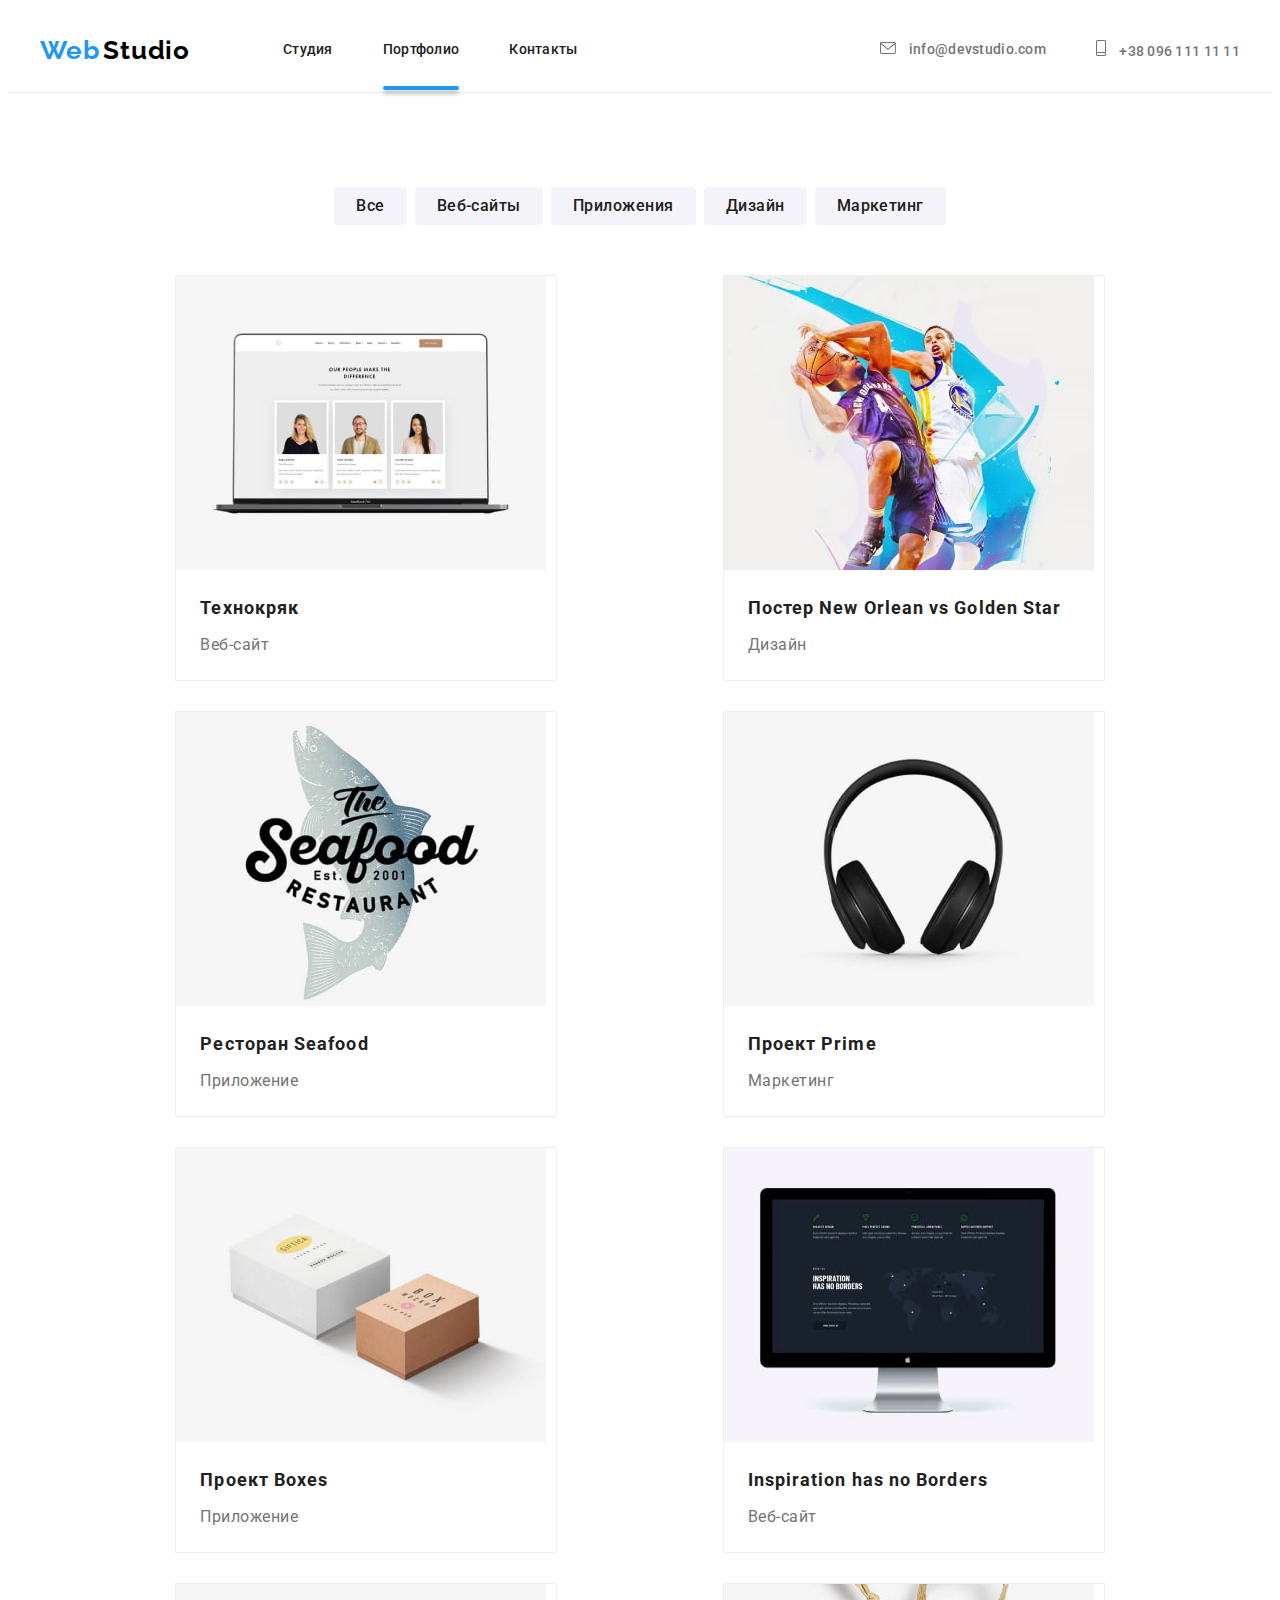
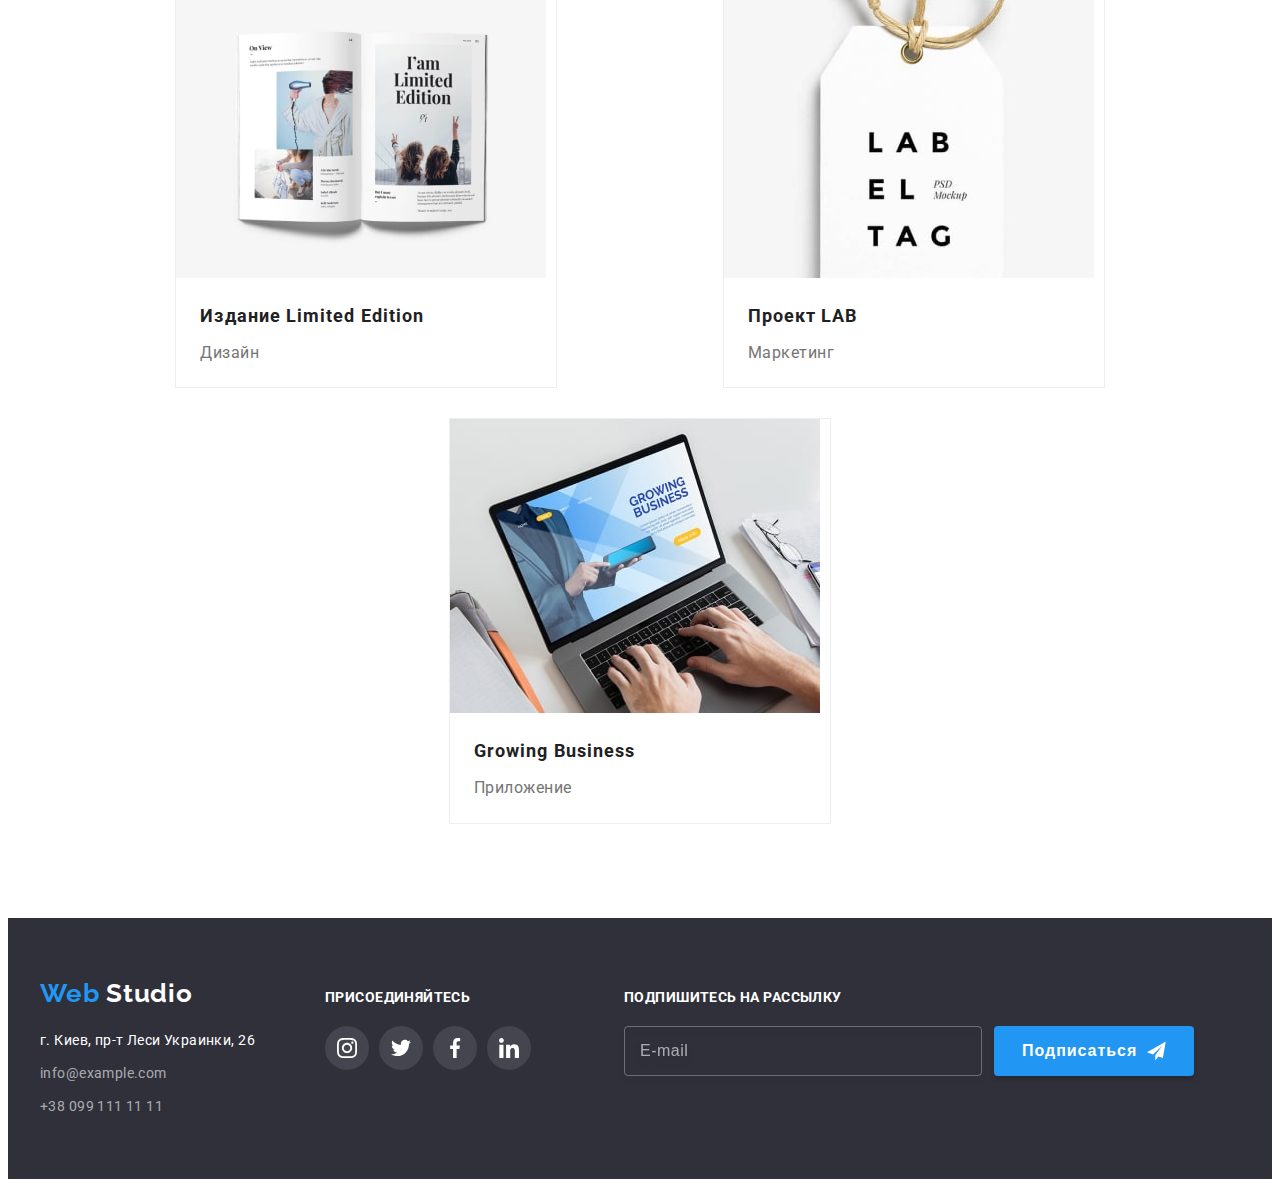
==== portfolio.html @ dc40c223 "add files" ====
<!DOCTYPE html>
<html lang="ru">
  <head>
    <meta charset="UTF-8" />
    <meta http-equiv="X-UA-Compatible" content="IE=edge" />
    <meta name="viewport" content="width=device-width, initial-scale=1.0" />
    <title>goit-markup-hw-02</title>
    <link rel="preconnect" href="https://fonts.googleapis.com" />
    <link rel="preconnect" href="https://fonts.gstatic.com" crossorigin />
    <link
      href="https://fonts.googleapis.com/css2?family=Raleway:wght@700&family=Roboto:wght@400;500;700;900&display=swap"
      rel="stylesheet"
    />
    <link
      rel="stylesheet"
      href="https://cdnjs.cloudflare.com/ajax/libs/modern-normalize/1.1.0/modern-normalize.min.css"
      integrity="sha512-wpPYUAdjBVSE4KJnH1VR1HeZfpl1ub8YT/NKx4PuQ5NmX2tKuGu6U/JRp5y+Y8XG2tV+wKQpNHVUX03MfMFn9Q=="
      crossorigin="anonymous"
      referrerpolicy="no-referrer"
    />
    <link rel="stylesheet" href="./css/styles.css" />
  </head>
  <!-- Шапка сайта  -->

  <body>
    <header class="header-border">
      <div class="container header-container">
        <nav class="header-navigation">
          <a class="link header-logo" href="#0" lang="en">
            <span class="first-color-logo">Web</span>
            <span class="second-color-logo">Studio</span></a
          >
          <ul class="list header-list">
            <li class="header-item">
              <a class="link header-link" href="./index.html">Студия</a>
            </li>
            <li class="header-item">
              <a class="link header-link current" href="./portfolio.html"> Портфолио</a>
            </li>

            <li class="header-item">
              <a class="link header-link" href=""> Контакты </a>
            </li>
          </ul>
        </nav>
        <ul class="list header-contacts">
          <li>
            <a class="link header-mail" href="mailto:info@devstudio.com" lang="en">
              <svg class="header-mail-icon">
                <use href="./images/aicons.svg#letter" width="16" height="12"></use>
              </svg>
              info@devstudio.com</a
            >
          </li>
          <li>
            <a class="link header-tel" href="tel:+380961111111">
              <svg class="header-tel-icon">
                <use href="./images/aicons.svg#book" width="10" height="16"></use>
              </svg>
              +38 096 111 11 11</a
            >
          </li>
        </ul>
      </div>
    </header>
    <main class="main-portfolio">
      <section class="portfolio">
        <div class="container">
          <ul class="list list-portfolio">
            <li class="button-list">
              <button class="btn-portfolio" type="button">Все</button>
            </li>
            <li class="button-list">
              <button class="btn-portfolio" type="button">Веб-сайты</button>
            </li>
            <li class="button-list">
              <button class="btn-portfolio" type="button">Приложения</button>
            </li>
            <li class="button-list">
              <button class="btn-portfolio" type="button">Дизайн</button>
            </li>
            <li class="button-list">
              <button class="btn-portfolio" type="button">Маркетинг</button>
            </li>
          </ul>

          <ul class="list gallery-list">
            <li class="img-list">
              <a href="" class="link portfolio-link">
                <div class="gallery-list-wrap">
                  <img
                    src="./images/portfolio/tehnokryak.jpg"
                    alt="веб-сайт"
                    width="370"
                    height="294"
                  />
                  <p class="portfolio-second-text">
                    Технокряк это современная площадка распространения коронавируса. Компании
                    используют эту платформу для цифрового шпионажа и атак на защищённые сервера
                    конкурентов.
                  </p>
                </div>

                <div class="card-content">
                  <h2 class="portfolio-header-pic">Технокряк</h2>
                  <p class="portfolio-text-pic">Веб-сайт</p>
                </div>
              </a>
            </li>
            <li class="img-list">
              <a href="" class="link portfolio-link">
                <div class="gallery-list-wrap">
                  <img src="./images/portfolio/poster.jpg" alt="постер" width="370" height="294" />
                  <p class="portfolio-second-text">
                    Технокряк это современная площадка распространения коронавируса. Компании
                    используют эту платформу для цифрового шпионажа и атак на защищённые сервера
                    конкурентов.
                  </p>
                </div>
                <div class="card-content">
                  <h2 class="portfolio-header-pic">Постер New Orlean vs Golden Star</h2>
                  <p class="portfolio-text-pic">Дизайн</p>
                </div>
              </a>
            </li>
            <li class="img-list">
              <a href="" class="link portfolio-link">
                <div class="gallery-list-wrap">
                  <img
                    src="./images/portfolio/Seafood.jpg"
                    alt="логотип"
                    width="370"
                    height="294"
                  />
                  <p class="portfolio-second-text">
                    Технокряк это современная площадка распространения коронавируса. Компании
                    используют эту платформу для цифрового шпионажа и атак на защищённые сервера
                    конкурентов.
                  </p>
                </div>
                <div class="card-content">
                  <h2 class="portfolio-header-pic">Ресторан Seafood</h2>
                  <p class="portfolio-text-pic">Приложение</p>
                </div>
              </a>
            </li>
            <li class="img-list">
              <a href="" class="link portfolio-link">
                <div class="gallery-list-wrap">
                  <img src="./images/portfolio/Prime.jpg" alt="наушники" width="370" height="294" />
                  <p class="portfolio-second-text">
                    Технокряк это современная площадка распространения коронавируса. Компании
                    используют эту платформу для цифрового шпионажа и атак на защищённые сервера
                    конкурентов.
                  </p>
                </div>
                <div class="card-content">
                  <h2 class="portfolio-header-pic">Проект Prime</h2>
                  <p class="portfolio-text-pic">Маркетинг</p>
                </div>
              </a>
            </li>
            <li class="img-list">
              <a href="" class="link portfolio-link">
                <div class="gallery-list-wrap">
                  <img src="./images/portfolio/Boxes.jpg" alt="коробки" width="370" height="294" />
                  <p class="portfolio-second-text">
                    Технокряк это современная площадка распространения коронавируса. Компании
                    используют эту платформу для цифрового шпионажа и атак на защищённые сервера
                    конкурентов.
                  </p>
                </div>
                <div class="card-content">
                  <h2 class="portfolio-header-pic">Проект Boxes</h2>
                  <p class="portfolio-text-pic">Приложение</p>
                </div>
              </a>
            </li>
            <li class="img-list">
              <a href="" class="link portfolio-link">
                <div class="gallery-list-wrap">
                  <img
                    src="./images/portfolio/Inspiration.jpg"
                    alt="монитор"
                    width="370"
                    height="294"
                  />
                  <p class="portfolio-second-text">
                    Технокряк это современная площадка распространения коронавируса. Компании
                    используют эту платформу для цифрового шпионажа и атак на защищённые сервера
                    конкурентов.
                  </p>
                </div>
                <div class="card-content">
                  <h2 class="portfolio-header-pic" lang="en">Inspiration has no Borders</h2>
                  <p class="portfolio-text-pic">Веб-сайт</p>
                </div>
              </a>
            </li>
            <li class="img-list">
              <a href="" class="link portfolio-link">
                <div class="gallery-list-wrap">
                  <img
                    src="./images/portfolio/Limited-Edition.jpg"
                    alt="издание"
                    width="370"
                    height="294"
                  />
                  <p class="portfolio-second-text">
                    Технокряк это современная площадка распространения коронавируса. Компании
                    используют эту платформу для цифрового шпионажа и атак на защищённые сервера
                    конкурентов.
                  </p>
                </div>
                <div class="card-content">
                  <h2 class="portfolio-header-pic">Издание Limited Edition</h2>
                  <p class="portfolio-text-pic">Дизайн</p>
                </div>
              </a>
            </li>
            <li class="img-list">
              <a href="" class="link portfolio-link">
                <div class="gallery-list-wrap">
                  <img
                    src="./images/portfolio/project-lab.jpg"
                    alt="бирка"
                    width="370"
                    height="294"
                  />
                  <p class="portfolio-second-text">
                    Технокряк это современная площадка распространения коронавируса. Компании
                    используют эту платформу для цифрового шпионажа и атак на защищённые сервера
                    конкурентов.
                  </p>
                </div>
                <div class="card-content">
                  <h2 class="portfolio-header-pic">Проект LAB</h2>
                  <p class="portfolio-text-pic">Маркетинг</p>
                </div>
              </a>
            </li>
            <li class="img-list">
              <a href="" class="link portfolio-link">
                <div class="gallery-list-wrap">
                  <img
                    src="./images/portfolio/Growing-Business.jpg"
                    alt="ноутбук"
                    width="370"
                    height="294"
                  />
                  <p class="portfolio-second-text">
                    Технокряк это современная площадка распространения коронавируса. Компании
                    используют эту платформу для цифрового шпионажа и атак на защищённые сервера
                    конкурентов.
                  </p>
                </div>
                <div class="card-content portfolio-link">
                  <h2 class="portfolio-header-pic" lang="en">Growing Business</h2>
                  <p class="portfolio-text-pic">Приложение</p>
                </div>
              </a>
            </li>
          </ul>
        </div>
      </section>
    </main>

    <!-- Контакты -->
    <footer class="footer-block">
      <div class="container futter-container">
        <div class="address-block">
          <a class="link" href="#0" lang="en"
            ><span class="first-color-logo">Web</span
            ><span class="second-color-logo futter-logo-color"> Studio</span>
          </a>
          <address class="contacts">
            <ul class="list">
              <li>
                <a
                  class="link contacts-address"
                  href="https://goo.gl/maps/wN2QfeuY1FiPQJow7"
                  target="_blank"
                  rel="noopener noreferrer"
                >
                  г. Киев, пр-т Леси Украинки, 26
                </a>
              </li>
              <li class="mail-futter">
                <a class="link contacts-mail mail-futter" href="" lang="en">info@example.com</a>
              </li>
              <li>
                <a class="link contacts-tel" href=""> +38 099 111 11 11</a>
              </li>
            </ul>
          </address>
        </div>
        <div class="socials-block">
          <h3 class="tittle-socials">ПРИСОЕДИНЯЙТЕСЬ</h3>
          <ul class="list social-list">
            <li class="social-item">
              <a href="" class="social-link">
                <svg class="social-icon" width="20" height="20">
                  <use href="./images/aicons.svg#instagram"></use>
                </svg>
              </a>
            </li>
            <li class="social-item">
              <a href="" class="social-link">
                <svg class="social-icon" width="20" height="20">
                  <use href="./images/aicons.svg#twitter"></use>
                </svg>
              </a>
            </li>
            <li class="social-item">
              <a href="" class="social-link">
                <svg class="social-icon" width="20" height="20">
                  <use href="./images/aicons.svg#facebook"></use>
                </svg>
              </a>
            </li>
            <li class="social-item">
              <a href="" class="social-link">
                <svg class="social-icon" width="20" height="20">
                  <use href="./images/aicons.svg#linkedin"></use>
                </svg>
              </a>
            </li>
          </ul>
        </div>
        <form action="#" class="subscription">
          <p class="text-subscription">Подпишитесь на рассылку</p>
          <div class="wrapper-send">
            <input class="input-subscription" type="email" placeholder="E-mail" />
            <button type="submit" class="btn-subscription">
              Подписаться
              <svg class="icon-send" width="24" height="24">
                <use href="./images/aicons.svg#icon-send" class="icon-send"></use>
              </svg>
            </button>
          </div>
        </form>
      </div>
    </footer>
  </body>
</html>
---- css/styles.css ----
:root {
  --first-title-color: #ffffff;
  --second-title-color: #212121;
  --accent-color: #2196f3;
  --header-text-color: #212121;
  --first-logo-color: #2196f3;
  --second-logo-color: #000000;
  --address-color: #ffffff;
  --second-address-color: rgba(255, 255, 255, 0.6);
}
body {
  font-family: 'roboto', Arial, Helvetica, sans-serif;
  color: #757575;
}

p,
h1,
h2,
h3,
h4,
h5,
h6 {
  margin: 0;
}
ul {
  margin: 0;
  padding: 0;
}
button {
  cursor: pointer;
}
img {
  display: block;
  max-width: 100%;
}
.container {
  width: 1200px;
  padding-left: 15px;
  padding-right: 15px;
  margin: 0 auto;
}

.list {
  list-style: none;
}

.link {
  text-decoration: none;
}
.visually-hidden {
  position: absolute;
  clip: rect(0 0 0 0);
  width: 1px;
  height: 1px;
  margin: -1px;
  border: 0;
  padding: 0;
  overflow: hidden;
}
/* ----------------------------ЛОГОТИП-------------------- */
.header-logo {
  margin-right: 93px;
}
.first-color-logo {
  font-family: Raleway;
  font-weight: 700;
  font-size: 26px;
  line-height: 1.19;
  letter-spacing: 0.03em;
  color: var(--first-logo-color);
}

.second-color-logo {
  font-family: Raleway;
  font-weight: 700;
  font-size: 26px;
  line-height: 1.19;
  letter-spacing: 0.03em;
  color: var(--second-logo-color);
}

/* ------------------------------ШАПКА-------------------------- */

.header-border {
  background-color: #ffffff;
  margin-left: auto;
  margin-right: auto;
  border-bottom: 1px solid #ececec;
}
.header-container {
  display: flex;
}

.header-navigation {
  display: flex;
  align-items: center;
}
.header-list {
  display: flex;
}
.header-item:not(:last-child) {
  margin-right: 50px;
}
.header-contacts {
  display: flex;
  align-items: center;
  margin-left: auto;
}

.header-link {
  position: relative;

  display: block;
  padding-bottom: 32px;
  padding-top: 32px;
  font-weight: 500;
  font-size: 14px;
  line-height: 1.14;
  letter-spacing: 0.02em;
  color: var(--header-text-color);

  transition-property: var(--accent-color);
  transition-duration: 250ms;
  transition-timing-function: cubic-bezier(0.4, 0, 0.2, 1);
}

.header-link.current::after {
  position: absolute;
  left: 0;
  bottom: 0;

  content: '';
  display: block;
  width: 100%;
  height: 4px;
  background-color: var(--accent-color);
  box-shadow: 0px 4px 4px rgba(0, 0, 0, 0.25);
  border-radius: 2px;
}

.header-mail {
  display: block;
  padding-bottom: 32px;
  padding-top: 32px;
  font-weight: 500;
  font-size: 14px;
  line-height: 1.14;
  letter-spacing: 0.02em;
  color: #757575;
  margin-right: 50px;

  transition-property: var(--accent-color);
  transition-duration: 250ms;
  transition-timing-function: cubic-bezier(0.4, 0, 0.2, 1);
}

.header-mail-icon {
  width: 16px;
  height: 12px;
  margin-right: 10px;
  align-items: center;
  fill: currentColor;
}

.header-tel {
  display: block;
  padding-bottom: 32px;
  padding-top: 32px;
  font-weight: 500;
  font-size: 14px;
  line-height: 1.14;
  letter-spacing: 0.02em;
  color: #757575;

  transition-property: var(--accent-color);
  transition-duration: 250ms;
  transition-timing-function: cubic-bezier(0.4, 0, 0.2, 1);
}
.header-tel-icon {
  width: 10px;
  height: 16px;
  margin-right: 10px;
  fill: currentColor;
}

.header-link:hover,
.header-link:focus {
  color: var(--accent-color);
  transition-duration: 500ms;
}
.header-mail:hover,
.header-mail:focus {
  color: var(--accent-color);
}
.header-tel:hover,
.header-tel:focus {
  color: var(--accent-color);
}
/* ---------------------ГЛАВНЫЙ ЗАГОЛОВОК------------------- */
.main-section {
  background: #2f303a;
  background-image: linear-gradient(rgba(47, 48, 58, 0.4), rgba(47, 48, 58, 0.4)),
    url(../images/Img-min.jpg);

  background-repeat: no-repeat;
  background-position: center;
  background-size: cover;
  width: 1600px;

  margin-left: auto;
  margin-right: auto;
  padding-top: 200px;
  padding-bottom: 200px;
}

.mein-heading {
  display: block;
  margin: 0 auto;
  width: 696px;

  font-weight: 900;
  font-size: 44px;
  line-height: 1.36;
  text-align: center;
  letter-spacing: 0.06em;
  text-transform: uppercase;
  color: var(--first-title-color);
}

.main-btn {
  width: 200px;
  display: block;
  margin: 0 auto;
  margin-top: 30px;
  padding: 10px;
  border-radius: 4px;
  box-shadow: 10px 4px 4px rgba(0, 0, 0, 0.15);

  font-family: inherit;
  font-weight: 700;
  font-size: 16px;
  line-height: 1.88;
  align-items: center;
  text-align: center;
  letter-spacing: 0.06em;
  cursor: pointer;
  background: #2196f3;
  color: var(--first-title-color);
  border: none;
}
.backdrop {
  position: fixed;

  width: 100vw;
  height: 100vh;
  top: 0;
  background: rgba(0, 0, 0, 0.2);
  transition: opacity 500ms, visibility 500ms;
}
.backdrop.is-hidden .modal {
  transform: scale(1.5) rotate(180deg) translate(-500px, 500px);
  transition: transform 500ms;
}
.modal {
  position: absolute;
  top: 50%;
  left: 50%;
  width: 528px;
  height: 581px;
  padding: 40px;

  background: #ffffff;
  box-shadow: 0px 1px 3px rgba(0, 0, 0, 0.12), 0px 1px 1px rgba(0, 0, 0, 0.14),
    0px 2px 1px rgba(0, 0, 0, 0.2);
  border-radius: 4px;
  transform: scale(1) rotate(0) translate(-500px, 500px);
  transform: translate(-50%, -50%);
  transition: transform 500ms;
}

.modal-close {
  position: absolute;
  width: 30px;
  height: 30px;
  border-radius: 50%;
  top: 8px;
  right: 8px;
  background: #ffffff;
  border: 1px solid rgba(0, 0, 0, 0.1);

  display: flex;
  align-items: center;
}
.modal-close-icon {
  transition-property: fill;
  transition-duration: 250ms;
  transition-timing-function: cubic-bezier(0.4, 0, 0.2, 1);
}
.modal-close:hover .modal-close-icon,
.modal-close:focus .modal-close-icon {
  fill: var(--accent-color);

  transition-property: fill;
  transition-duration: 250ms;
  transition-timing-function: cubic-bezier(0.4, 0, 0.2, 1);
}
.is-hidden {
  visibility: hidden;
  opacity: 0;
  pointer-events: none;
}
.modal-title {
  display: inline-block;
  font-weight: 700;
  font-size: 20px;
  line-height: 1.15;
  text-align: center;
  letter-spacing: 0.03em;
  margin-bottom: 12px;
  color: #212121;
}
.input-wrap {
  position: relative;
  margin-bottom: 10px;
}
.modal-form > label {
  display: block;
  font-weight: 400;
  font-size: 12px;
  line-height: 1.17;
  letter-spacing: 0.01em;
  margin-bottom: 4px;
}
.modal-form-input {
  margin: 0;
  width: 100%;
  height: 40px;
  border: 1px solid rgba(33, 33, 33, 0.2);
  border-radius: 4px;
  padding: 12px 42px;
  outline: none;
}
.modal-form-input:focus,
.area-text:focus {
  border-color: #2196f3;
}
.modal-form-input:focus + .input-icon {
  fill: #2196f3;
}
.input-icon {
  position: absolute;
  left: 12px;
  top: 50%;
  transform: translateY(-50%);
}
.area-text {
  width: 100%;
  height: 120px;
  border: 1px solid rgba(33, 33, 33, 0.2);
  border-radius: 4px;
  resize: none;
  padding: 12px 16px;
  outline: none;
}

.area-text::placeholder {
  font-weight: normal;
  font-size: 14px;
  line-height: 1.14;
  letter-spacing: 0.01em;
  color: rgba(117, 117, 117, 0.5);
}
.comment-modal {
  margin-bottom: 4px;
  font-weight: 400;
  font-size: 12px;
  line-height: 1.14;
  letter-spacing: 0.01em;
}
.wrap-check {
  margin-top: 16px;
  margin-bottom: 34px;
}
.modal-check:checked + .check-text .check-item {
  background-color: var(--accent-color);
  border: none;
}
.check-item {
  display: flex;
  align-items: center;
  justify-content: center;
  width: 16px;
  height: 15px;
  border: 2px solid#212121;
  border-radius: 2px;
  margin-right: 8px;
}
.check-icom {
  fill: #ffffff;
}
.check-text {
  display: flex;
  align-items: center;
  justify-content: center;

  font-style: normal;
  font-weight: normal;
  font-size: 14px;
  line-height: 1.71;
  letter-spacing: 0.03em;
}
.link-check {
  font-weight: 400;
  font-size: 14px;
  line-height: 1.71;
  letter-spacing: 0.03em;
  color: #2196f3;
}
.btn-modal {
  display: block;
  width: 200px;
  height: 50px;
  font-weight: 700;
  font-size: 16px;
  line-height: 1.87;
  margin: 0 auto;
  letter-spacing: 0.06em;
  color: #ffffff;
  background: #188ce8;
  box-shadow: 0px 4px 4px rgba(0, 0, 0, 0.15);
  border-radius: 4px;
  border: none;
  padding: 0;
}
/* ------------------------------ПРИЕМУЩЕСТВА-------------------- */

.page-section {
  margin-left: auto;
  margin-right: auto;
  background: #ffffff;
  padding-top: 94px;
  padding-bottom: 94px;
}

.list-section {
  margin-right: auto;
  margin-left: auto;
  display: flex;
}
.list-text {
  width: 270px;
}

.list-text:not(:last-child) {
  margin-right: 30px;
}
.page-section-icon {
  padding: 25px 100px;
  background: #f5f4fa;
  border-radius: 4px;
  margin-bottom: 30px;
}
.head-section {
  margin-bottom: 10px;
  font-weight: 700;
  font-size: 14px;
  line-height: 1.14;
  letter-spacing: 0.03em;
  text-transform: uppercase;
  color: var(--header-text-color);
}

.content-section {
  font-weight: 400;
  font-size: 14px;
  line-height: 1.71;
  letter-spacing: 0.03em;
}
/*---------------ЧЕМ ЗАНИМАЕМСЯ------------ */
.classes {
  margin-right: auto;
  margin-left: auto;
  padding-bottom: 94px;
}

.title-work {
  margin-bottom: 50px;
  background: #ffffff;
  font-weight: 700;
  font-size: 36px;
  line-height: 1.17;
  text-align: center;
  letter-spacing: 0.03em;
  color: var(--second-title-color);
}
.list-img {
  display: flex;
  justify-content: center;
}
.order-img:not(:last-child) {
  margin-right: 30px;
}
.order-img {
  position: relative;
}

.order-img-header {
  display: flex;
  position: absolute;
  width: 100%;
  height: 70px;
  bottom: 0;
  align-items: center;
  justify-content: center;

  font-weight: 700;
  font-size: 14px;
  line-height: 1.14px;
  text-align: center;
  letter-spacing: 0.03em;
  background-color: rgba(47, 48, 58, 0.8);
  text-transform: uppercase;
  color: #ffffff;
}
/* ------------НАША КОМАНДА----------------- */

.section-team {
  background: #f5f4fa;
  margin-left: auto;
  margin-right: auto;
  padding-top: 94px;
  padding-bottom: 94px;
}

.title-team {
  margin-bottom: 50px;
  font-weight: 700;
  font-size: 36px;
  line-height: 1.17;
  text-align: center;
  letter-spacing: 0.03em;
  color: var(--header-text-color);
}
.list-team {
  display: flex;
  justify-content: center;
  background-color: #ffffff;
}
.list-team > li:not(:last-child) {
  margin-right: 30px;
}
.list-team > li {
  box-shadow: 0px 1px 3px rgba(0, 0, 0, 0.12), 0px 1px 1px rgba(0, 0, 0, 0.14),
    0px 2px 1px rgba(0, 0, 0, 0.2);
  border-radius: 0px 0px 4px 4px;
  width: 270px;
}
.indentation-text {
  padding-top: 30px;
  padding-bottom: 30px;
}
.name-person {
  font-weight: 500;
  font-size: 16px;
  line-height: 1.19;
  text-align: center;
  letter-spacing: 0.03em;
  color: var(--second-title-color);
}

.work-person {
  margin-top: 10px;
  margin-bottom: 16px;
  font-weight: 400;
  font-size: 16px;
  line-height: 1.19;
  text-align: center;
  letter-spacing: 0.03em;
}
.list-social-team {
  display: flex;
  justify-content: center;
}
.social-team-item {
  width: 44px;
  height: 44px;
}
.social-team-item + .social-team-item {
  margin-left: 10px;
}
.social-team-link {
  width: 100%;
  height: 100%;
  background-color: #ffffff;
  color: #afb1b8;
  border-radius: 50%;

  display: flex;
  justify-content: center;
  align-items: center;

  transition-property: background-color, color;
  transition-duration: 250ms;
  transition-timing-function: cubic-bezier(0.4, 0, 0.2, 1);
}

.social-team-icon {
  fill: currentColor;
  display: flex;
  justify-content: center;
}
.social-team-link:hover,
.social-team-link:focus {
  background-color: #2196f3;
  color: #ffffff;
}

/* ------------Клиенты---------- */
.section-clients {
  padding-top: 94px;
  padding-bottom: 94px;
}
.title-clients {
  margin-bottom: 50px;

  font-weight: 700;
  font-size: 36px;
  line-height: 1.17;
  text-align: center;
  letter-spacing: 0.03em;
  color: var(--second-title-color);
}
.list-clients {
  display: flex;
  justify-content: center;
}

.item-clients + .item-clients {
  margin-left: 30px;
}

.link-clients {
  color: #afb1b8;
  display: flex;
  justify-content: center;
  align-items: center;
  border: 1px solid #afb1b8;
  box-sizing: border-box;
  border-radius: 4px;
  width: 170px;
  height: 92px;

  transition-property: color, border-color;
  transition-duration: 250ms;
  transition-timing-function: cubic-bezier(0.4, 0, 0.2, 1);
}
.link-clients:hover,
.link-clients:focus {
  color: #2196f3;
  border-color: #2196f3;
}
.icon-clients {
  fill: currentColor;
}

/* -------------КОНТАКТЫ----------------- */

.contacts-mail:hover,
.contacts-mail:focus {
  color: var(--accent-color);
}

.contacts-tel:hover,
.contacts-tel:focus {
  color: var(--accent-color);
}

.footer-block {
  margin-left: auto;
  margin-right: auto;
  background: #2f303a;
  padding-top: 60px;
  padding-bottom: 60px;
}

.futter-container {
  display: flex;
}
.address-block {
  display: flex;
  flex-direction: column;
}
.futter-logo-color {
  color: #ffffff;
}
.contacts {
  margin-top: 20px;
}
.contacts-address {
  font-style: normal;
  font-weight: 400;
  font-size: 14px;
  line-height: 1.71;
  letter-spacing: 0.03em;
  color: var(--address-color);
}

.contacts-mail {
  font-style: normal;
  font-weight: 400;
  font-size: 14px;
  line-height: 1.71;
  letter-spacing: 0.03em;
  color: var(--second-address-color);

  transition-property: color;
  transition-duration: 250ms;
  transition-timing-function: cubic-bezier(0.4, 0, 0.2, 1);
}
.mail-futter {
  margin-bottom: 9px;
  margin-top: 9px;
}
.contacts-tel {
  font-style: normal;
  font-weight: 400;
  font-size: 14px;
  line-height: 1.71;
  letter-spacing: 0.03em;
  color: var(--second-address-color);
}
.tittle-socials {
  font-weight: 700;
  font-size: 14px;
  line-height: 1.14;
  letter-spacing: 0.03em;
  font-style: normal;
  color: #ffffff;
  margin-bottom: 20px;
}
.socials-block {
  margin-top: 12px;
  display: flex;
  justify-content: left;
  flex-direction: column;
  margin-left: 70px;
}
.social-list {
  display: flex;
}

.social-item:not(:last-child) {
  margin-right: 10px;
}
.social-item {
  width: 44px;
  height: 44px;
}
.social-link {
  width: 100%;
  height: 100%;
  background: rgba(255, 255, 255, 0.1);
  border-radius: 50%;
  display: flex;
  justify-content: center;
  align-items: center;

  transition-property: background-color;
  transition-duration: 250ms;
  transition-timing-function: cubic-bezier(0.4, 0, 0.2, 1);
}
.social-link:hover,
.social-link:focus {
  background-color: #2196f3;
}

.social-icon {
  fill: #ffffff;
}
.subscription {
  margin-top: 12px;
  margin-left: 93px;
}
.text-subscription {
  margin-bottom: 20px;
  font-weight: 700;
  font-size: 14px;
  line-height: 1.14;
  letter-spacing: 0.03em;
  text-transform: uppercase;
  color: #ffffff;
}
.wrapper-send {
  display: flex;
}
.input-subscription {
  padding: 15px;
  width: 358px;
  color: #ffffff;
  border: 1px solid rgba(255, 255, 255, 0.3);
  box-sizing: border-box;
  filter: drop-shadow(0px 4px 4px rgba(0, 0, 0, 0.15));
  border-radius: 4px;
  background-color: transparent;
  outline: none;
}
.input-subscription::placeholder {
  font-style: normal;
  font-weight: normal;
  font-size: 16px;
  line-height: 1.25;
  letter-spacing: 0.03em;
  color: rgba(255, 255, 255, 0.6);
}

.btn-subscription {
  width: 200px;
  margin-left: 12px;
  font-weight: bold;
  font-size: 16px;
  line-height: 1.87;
  letter-spacing: 0.06em;
  display: flex;
  align-items: center;
  outline: none;
  border: none;

  background: #2196f3;
  color: #ffffff;
  box-shadow: 0px 4px 4px rgba(0, 0, 0, 0.15);
  border-radius: 4px;
  padding: 10px 28px;
}
.icon-send {
  margin-left: 10px;
  fill: #ffffff;
}
/* --------------PORTFOLIO --------------*/

/* ----------------ФИЛЬТР------------------ */

.header {
  border: 1px solid #ececec;
}
.portfolio {
  padding-top: 94px;
  padding-bottom: 94px;

  margin-left: auto;
  margin-right: auto;
  background-color: #ffffff;
}

.list-portfolio {
  margin-bottom: 50px;
  display: flex;
  justify-content: center;
}
.button-list:not(:last-child) {
  margin-right: 8px;
}
.btn-portfolio {
  padding: 6px 22px;
  font-family: inherit;
  font-weight: 500;
  font-size: 16px;
  line-height: 1.62;
  text-align: center;
  letter-spacing: 0.03em;
  color: var(--header-text-color);
  background: #f5f4fa;
  border: none;
  border-radius: 4px;

  transition-property: background-color, color;
  transition-duration: 250ms;
  transition-timing-function: cubic-bezier(0.4, 0, 0.2, 1);
}

.btn-portfolio:hover,
.btn-portfolio:focus {
  color: #ffff;
  background-color: var(--accent-color);
  box-shadow: 0px 3px 1px rgba(0, 0, 0, 0.1), 0px 1px 2px rgba(0, 0, 0, 0.08),
    0px 2px 2px rgba(0, 0, 0, 0.12);
  border-radius: 4px;
}
/* ----------Галерея------------ */

.gallery-list {
  display: flex;
  flex-wrap: wrap;
  justify-content: space-evenly;
  margin-left: -30px;
  margin-top: -30px;
}
.portfolio-link:hover .portfolio-second-text,
.portfolio-link:focus .portfolio-second-text {
  transform: translateY(0);
}
.portfolio-link {
  display: block;
  color: inherit;

  transition-property: box-shadow;
  transition-duration: 250ms;
  transition-timing-function: cubic-bezier(0.4, 0, 0.2, 1);
}
.portfolio-link:hover,
.portfolio-link:focus {
  box-shadow: 0px 1px 1px rgba(0, 0, 0, 0.12), 0px 4px 4px rgba(0, 0, 0, 0.06),
    1px 4px 6px rgba(0, 0, 0, 0.16);
}
.img-list {
  flex-basis: calc(100% / 3 - 30px);
  margin-left: 30px;
  margin-top: 30px;
  border: 1px solid #eeeeee;
}

.gallery-list-wrap {
  position: relative;
  overflow: hidden;
}
.card-content {
  padding: 20px 24px;
}

.portfolio-header-pic {
  font-weight: 700;
  font-size: 18px;
  line-height: 2;
  letter-spacing: 0.06em;
  color: var(--second-title-color);
}

.portfolio-text-pic {
  margin-top: 4px;
  font-weight: 400;
  font-size: 16px;
  line-height: 1.87;
  letter-spacing: 0.03em;
}
.portfolio-second-text {
  position: absolute;
  top: 0;
  left: 0;

  font-weight: 400;
  font-size: 18px;
  line-height: 1.56;
  letter-spacing: 0.03em;
  padding: 63px 24px;
  color: #ffffff;
  background: rgba(33, 150, 243, 0.9);
  transform: translateY(100%);
  transition: transform 250ms;
  transition-timing-function: cubic-bezier(0.4, 0, 0.2, 1);
}
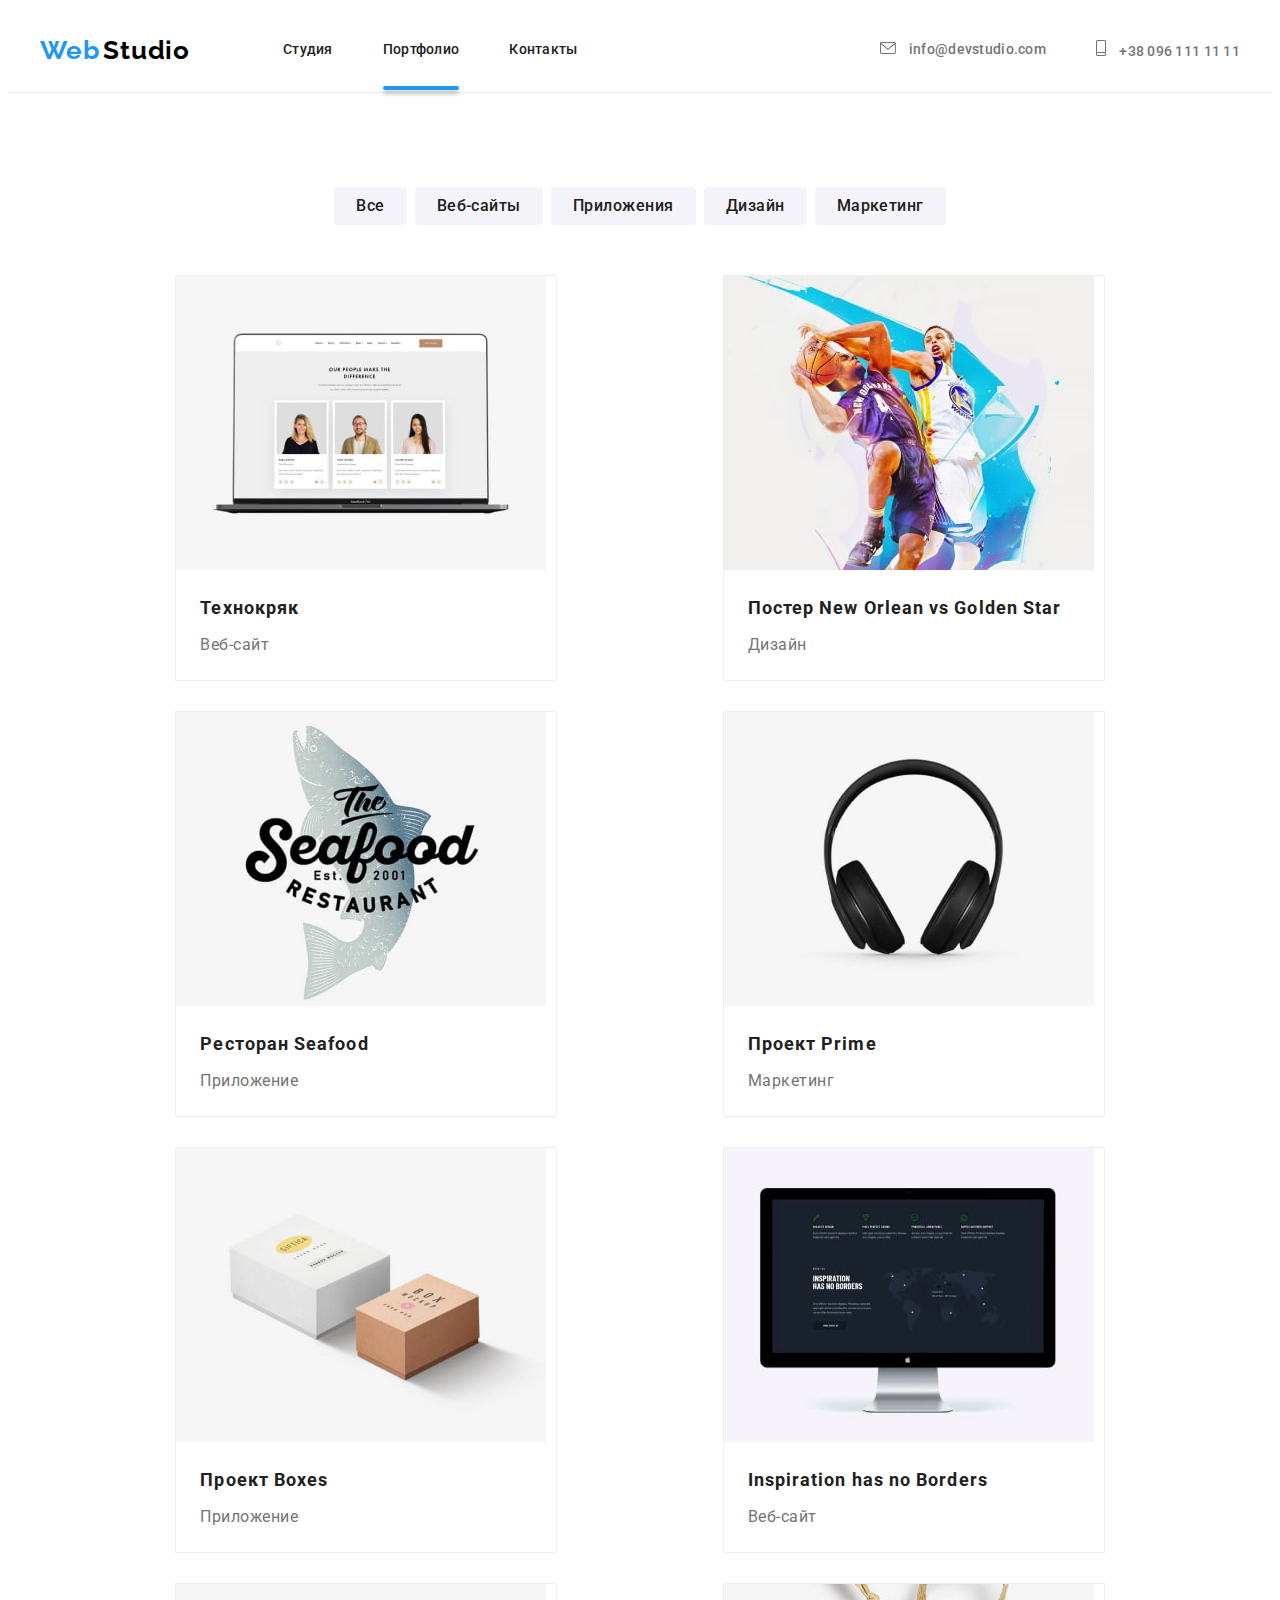
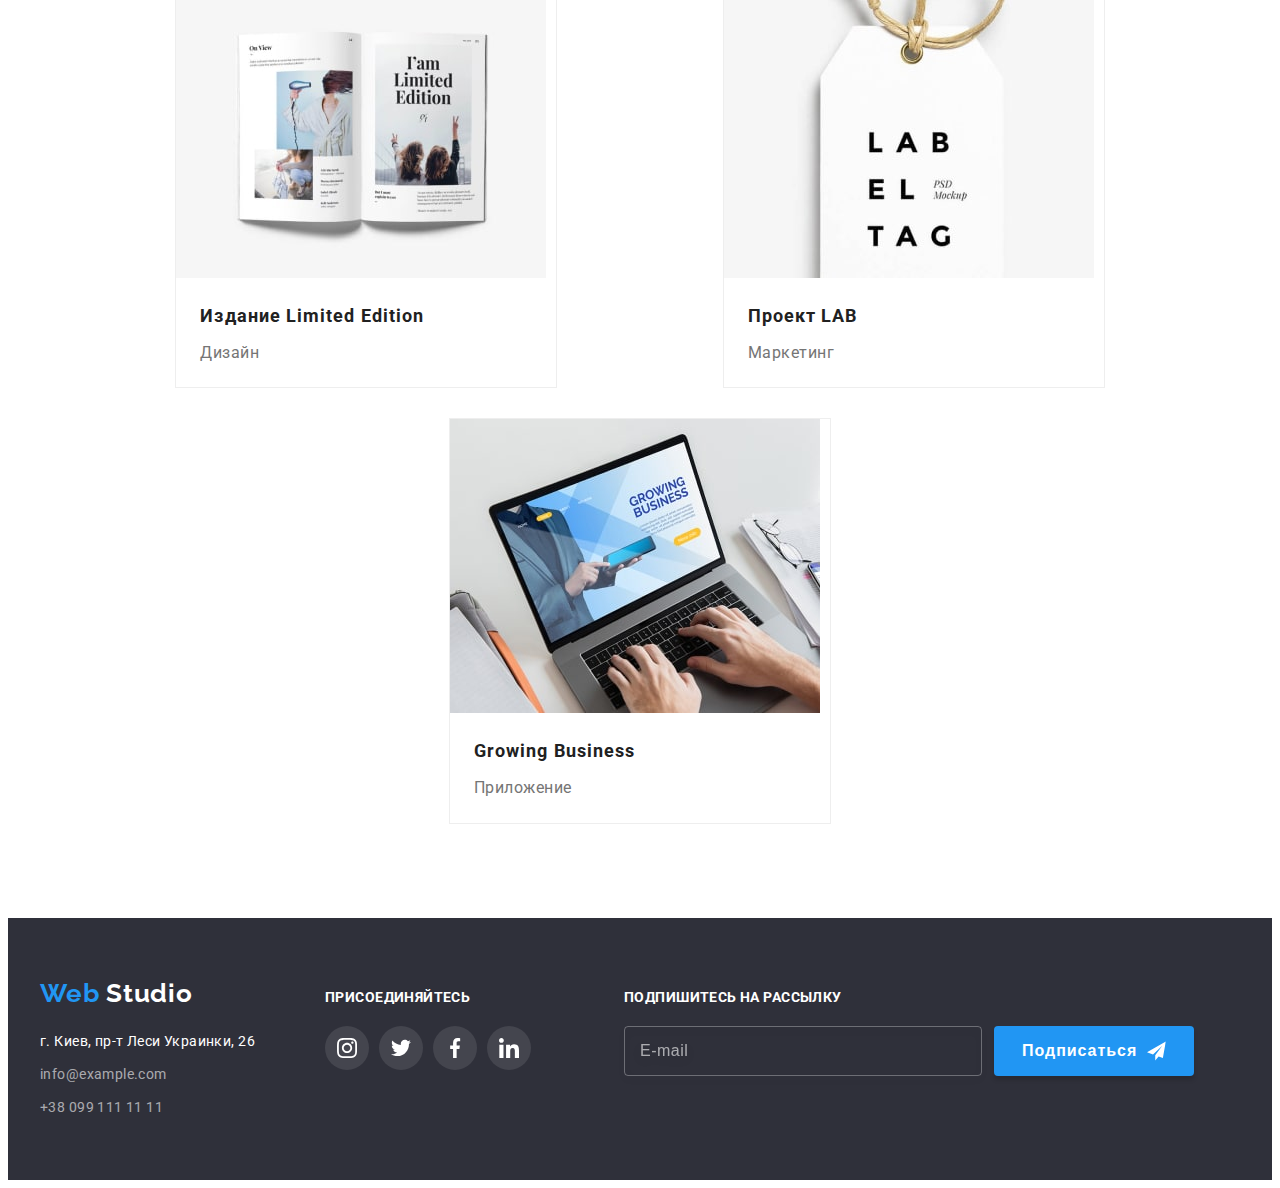
==== commit bf266c48: "correct portfolio" ====
--- a/portfolio.html
+++ b/portfolio.html
@@ -18,43 +18,44 @@
       crossorigin="anonymous"
       referrerpolicy="no-referrer"
     />
-    <link rel="stylesheet" href="./css/styles.css" />
+    <link rel="stylesheet" href="./css/main.min.css" />
   </head>
   <!-- Шапка сайта  -->
 
   <body>
-    <header class="header-border">
+    <header class="header header__border">
       <div class="container header-container">
-        <nav class="header-navigation">
-          <a class="link header-logo" href="#0" lang="en">
-            <span class="first-color-logo">Web</span>
-            <span class="second-color-logo">Studio</span></a
+        <nav class="header-navigation navigation">
+          <a class="link header-logo logo" href="#0" lang="en">
+            <span class="logo__color_first">Web</span>
+            <span class="logo__color_second">Studio</span></a
           >
-          <ul class="list header-list">
-            <li class="header-item">
-              <a class="link header-link" href="./index.html">Студия</a>
-            </li>
-            <li class="header-item">
-              <a class="link header-link current" href="./portfolio.html"> Портфолио</a>
-            </li>
-
-            <li class="header-item">
-              <a class="link header-link" href=""> Контакты </a>
+          <ul class="list nav-list nav">
+            <li class="nav__item">
+              <a class="link nav__link" href="./index.html">Студия </a>
+            </li>
+            <li class="nav__item">
+              <a class="link nav__link nav__link_current" href="./portfolio.html"> Портфолио</a>
+            </li>
+
+            <li class="nav__item">
+              <a class="link nav__link" href=""> Контакты </a>
             </li>
           </ul>
         </nav>
-        <ul class="list header-contacts">
-          <li>
-            <a class="link header-mail" href="mailto:info@devstudio.com" lang="en">
-              <svg class="header-mail-icon">
+
+        <ul class="list contacts-header header-contacts-header">
+          <li class="contacts-header__item">
+            <a class="link contacts-header__mail" href="mailto:info@devstudio.com" lang="en">
+              <svg class="contacts-header__icon-letter">
                 <use href="./images/aicons.svg#letter" width="16" height="12"></use>
               </svg>
               info@devstudio.com</a
             >
           </li>
-          <li>
-            <a class="link header-tel" href="tel:+380961111111">
-              <svg class="header-tel-icon">
+          <li class="contacts-header__item">
+            <a class="link contacts-header__tel" href="tel:+380961111111">
+              <svg class="contacts-header__icon-book">
                 <use href="./images/aicons.svg#book" width="10" height="16"></use>
               </svg>
               +38 096 111 11 11</a
@@ -266,18 +267,18 @@
     </main>
 
     <!-- Контакты -->
-    <footer class="footer-block">
-      <div class="container futter-container">
-        <div class="address-block">
+    <footer class="footer">
+      <div class="container futter__container">
+        <div class="footer__address">
           <a class="link" href="#0" lang="en"
-            ><span class="first-color-logo">Web</span
-            ><span class="second-color-logo futter-logo-color"> Studio</span>
+            ><span class="logo__color_first">Web</span
+            ><span class="logo__color_second futter-logo__color"> Studio</span>
           </a>
-          <address class="contacts">
+          <address class="footer__contacts">
             <ul class="list">
               <li>
                 <a
-                  class="link contacts-address"
+                  class="link footer__address"
                   href="https://goo.gl/maps/wN2QfeuY1FiPQJow7"
                   target="_blank"
                   rel="noopener noreferrer"
@@ -285,55 +286,55 @@
                   г. Киев, пр-т Леси Украинки, 26
                 </a>
               </li>
-              <li class="mail-futter">
-                <a class="link contacts-mail mail-futter" href="" lang="en">info@example.com</a>
+              <li class="futter__mail">
+                <a class="link futter__link" href="" lang="en">info@example.com</a>
               </li>
               <li>
-                <a class="link contacts-tel" href=""> +38 099 111 11 11</a>
+                <a class="link futter__link" href=""> +38 099 111 11 11</a>
               </li>
             </ul>
           </address>
         </div>
-        <div class="socials-block">
-          <h3 class="tittle-socials">ПРИСОЕДИНЯЙТЕСЬ</h3>
-          <ul class="list social-list">
-            <li class="social-item">
-              <a href="" class="social-link">
-                <svg class="social-icon" width="20" height="20">
+        <div class="futter__socials socials">
+          <h3 class="tittle-socials__title">ПРИСОЕДИНЯЙТЕСЬ</h3>
+          <ul class="list futter-socials__list">
+            <li class="futter-socials__item">
+              <a href="" class="futter-socials__link">
+                <svg class="futter-socials__icon-wite" width="20" height="20">
                   <use href="./images/aicons.svg#instagram"></use>
                 </svg>
               </a>
             </li>
-            <li class="social-item">
-              <a href="" class="social-link">
-                <svg class="social-icon" width="20" height="20">
+            <li class="futter-socials__item">
+              <a href="" class="futter-socials__link">
+                <svg class="futter-socials__icon-wite" width="20" height="20">
                   <use href="./images/aicons.svg#twitter"></use>
                 </svg>
               </a>
             </li>
-            <li class="social-item">
-              <a href="" class="social-link">
-                <svg class="social-icon" width="20" height="20">
+            <li class="futter-socials__item">
+              <a href="" class="futter-socials__link">
+                <svg class="futter-socials__icon-wite" width="20" height="20">
                   <use href="./images/aicons.svg#facebook"></use>
                 </svg>
               </a>
             </li>
-            <li class="social-item">
-              <a href="" class="social-link">
-                <svg class="social-icon" width="20" height="20">
+            <li class="futter-socials__item">
+              <a href="" class="futter-socials__link">
+                <svg class="futter-socials__icon-wite" width="20" height="20">
                   <use href="./images/aicons.svg#linkedin"></use>
                 </svg>
               </a>
             </li>
           </ul>
         </div>
-        <form action="#" class="subscription">
-          <p class="text-subscription">Подпишитесь на рассылку</p>
-          <div class="wrapper-send">
-            <input class="input-subscription" type="email" placeholder="E-mail" />
-            <button type="submit" class="btn-subscription">
+        <form action="#" class="subscription futter__subscription">
+          <p class="subscription__text">Подпишитесь на рассылку</p>
+          <div class="subscription__wrapper">
+            <input class="subscription__input" type="email" placeholder="E-mail" />
+            <button type="submit" class="subscription__btn">
               Подписаться
-              <svg class="icon-send" width="24" height="24">
+              <svg class="subscription__icon" width="24" height="24">
                 <use href="./images/aicons.svg#icon-send" class="icon-send"></use>
               </svg>
             </button>
--- a/css/main.min.css
+++ b/css/main.min.css
@@ -0,0 +1,2 @@
+:root{--first-title-color: #ffffff;--second-title-color: #212121;--accent-color: #2196f3;--header-text-color: #212121;--first-logo-color: #2196f3;--second-logo-color: #000000;--address-color: #ffffff;--second-address-color: rgba(255, 255, 255, 0.6)}p,h1,h2,h3,h4,h5,h6{margin:0}ul{margin:0;padding:0}button{cursor:pointer}img{display:block;max-width:100%}body{font-family:'roboto', Arial, Helvetica, sans-serif;color:#757575}.list{list-style:none}.link{text-decoration:none}.title-header{margin-bottom:50px;font-weight:700;font-size:36px;line-height:1.17;text-align:center;letter-spacing:0.03em;color:var(--header-text-color)}.visually-hidden{position:absolute;clip:rect(0 0 0 0);width:1px;height:1px;margin:-1px;border:0;padding:0;overflow:hidden}.container{width:1200px;padding-left:15px;padding-right:15px;margin:0 auto}.backdrop{position:fixed;width:100vw;height:100vh;top:0;background:rgba(0,0,0,0.2);-webkit-transition:opacity 500ms, visibility 500ms;transition:opacity 500ms, visibility 500ms}.backdrop.is-hidden .modal{-webkit-transform:scale(1.5) rotate(180deg) translate(-500px, 500px);transform:scale(1.5) rotate(180deg) translate(-500px, 500px);-webkit-transition:-webkit-transform 500ms;transition:-webkit-transform 500ms;transition:transform 500ms;transition:transform 500ms, -webkit-transform 500ms}.modal{position:absolute;top:50%;left:50%;width:528px;height:581px;padding:40px;background:#ffffff;-webkit-box-shadow:0px 1px 3px rgba(0,0,0,0.12),0px 1px 1px rgba(0,0,0,0.14),0px 2px 1px rgba(0,0,0,0.2);box-shadow:0px 1px 3px rgba(0,0,0,0.12),0px 1px 1px rgba(0,0,0,0.14),0px 2px 1px rgba(0,0,0,0.2);border-radius:4px;-webkit-transform:scale(1) rotate(0) translate(-500px, 500px);transform:scale(1) rotate(0) translate(-500px, 500px);-webkit-transform:translate(-50%, -50%);transform:translate(-50%, -50%);-webkit-transition:-webkit-transform 500ms;transition:-webkit-transform 500ms;transition:transform 500ms;transition:transform 500ms, -webkit-transform 500ms}.modal-close{position:absolute;width:30px;height:30px;border-radius:50%;top:8px;right:8px;background:#ffffff;border:1px solid rgba(0,0,0,0.1);display:-webkit-box;display:-ms-flexbox;display:flex;-webkit-box-align:center;-ms-flex-align:center;align-items:center}.modal-close-icon{-webkit-transition-property:fill;transition-property:fill;-webkit-transition-duration:250ms;transition-duration:250ms;-webkit-transition-timing-function:cubic-bezier(0.4, 0, 0.2, 1);transition-timing-function:cubic-bezier(0.4, 0, 0.2, 1)}.modal-close:hover .modal-close-icon,.modal-close:focus .modal-close-icon{fill:var(--accent-color);-webkit-transition-property:fill;transition-property:fill;-webkit-transition-duration:250ms;transition-duration:250ms;-webkit-transition-timing-function:cubic-bezier(0.4, 0, 0.2, 1);transition-timing-function:cubic-bezier(0.4, 0, 0.2, 1)}.is-hidden{visibility:hidden;opacity:0;pointer-events:none}.modal-title{display:inline-block;font-weight:700;font-size:20px;line-height:1.15;text-align:center;letter-spacing:0.03em;margin-bottom:12px;color:#212121}.input-wrap{position:relative;margin-bottom:10px}.modal-form>label{display:block;font-weight:400;font-size:12px;line-height:1.17;letter-spacing:0.01em;margin-bottom:4px}.modal-form-input{margin:0;width:100%;height:40px;border:1px solid rgba(33,33,33,0.2);border-radius:4px;padding:12px 42px;outline:none}.modal-form-input:focus{border-color:#2196f3}.input-icon{position:absolute;left:12px;top:50%;-webkit-transform:translateY(-50%);transform:translateY(-50%)}.modal-form-input:focus+.input-icon{fill:#2196f3}.area-text{width:100%;height:120px;border:1px solid rgba(33,33,33,0.2);border-radius:4px;resize:none;padding:12px 16px;outline:none}.area-text:focus{border-color:#2196f3}.area-text::-webkit-input-placeholder{font-weight:normal;font-size:14px;line-height:1.14;letter-spacing:0.01em;color:rgba(117,117,117,0.5)}.area-text:-ms-input-placeholder{font-weight:normal;font-size:14px;line-height:1.14;letter-spacing:0.01em;color:rgba(117,117,117,0.5)}.area-text::-ms-input-placeholder{font-weight:normal;font-size:14px;line-height:1.14;letter-spacing:0.01em;color:rgba(117,117,117,0.5)}.area-text::placeholder{font-weight:normal;font-size:14px;line-height:1.14;letter-spacing:0.01em;color:rgba(117,117,117,0.5)}.comment-modal{margin-bottom:4px;font-weight:400;font-size:12px;line-height:1.14;letter-spacing:0.01em}.wrap-check{margin-top:16px;margin-bottom:34px}.check-item{display:-webkit-box;display:-ms-flexbox;display:flex;-webkit-box-align:center;-ms-flex-align:center;align-items:center;-webkit-box-pack:center;-ms-flex-pack:center;justify-content:center;width:16px;height:15px;border:2px solid #212121;border-radius:2px;margin-right:8px}.modal-check:checked+.check-text .check-item{background-color:var(--accent-color);border:none}.check-icom{fill:#ffffff}.check-text{display:-webkit-box;display:-ms-flexbox;display:flex;-webkit-box-align:center;-ms-flex-align:center;align-items:center;-webkit-box-pack:center;-ms-flex-pack:center;justify-content:center;font-style:normal;font-weight:normal;font-size:14px;line-height:1.71;letter-spacing:0.03em}.link-check{font-weight:400;font-size:14px;line-height:1.71;letter-spacing:0.03em;color:#2196f3}.btn-modal{display:block;width:200px;height:50px;font-weight:700;font-size:16px;line-height:1.87;margin:0 auto;letter-spacing:0.06em;color:#ffffff;background:#188ce8;-webkit-box-shadow:0px 4px 4px rgba(0,0,0,0.15);box-shadow:0px 4px 4px rgba(0,0,0,0.15);border-radius:4px;border:none;padding:0}.header-logo{margin-right:93px}.logo__color_first{font-family:Raleway;font-weight:700;font-size:26px;line-height:1.19;letter-spacing:0.03em;color:var(--first-logo-color)}.logo__color_second{font-family:Raleway;font-weight:700;font-size:26px;line-height:1.19;letter-spacing:0.03em;color:var(--second-logo-color)}.header__border{background-color:#ffffff;margin-left:auto;margin-right:auto;border-bottom:1px solid #ececec}.header-container{display:-webkit-box;display:-ms-flexbox;display:flex}.navigation{display:-webkit-box;display:-ms-flexbox;display:flex;-webkit-box-align:center;-ms-flex-align:center;align-items:center}.nav{display:-webkit-box;display:-ms-flexbox;display:flex}.nav__item:not(:last-child){margin-right:50px}.nav__link{position:relative;display:block;padding-bottom:32px;padding-top:32px;font-weight:500;font-size:14px;line-height:1.14;letter-spacing:0.02em;color:var(--header-text-color);-webkit-transition-property:var(--accent-color);transition-property:var(--accent-color);-webkit-transition-duration:250ms;transition-duration:250ms;-webkit-transition-timing-function:cubic-bezier(0.4, 0, 0.2, 1);transition-timing-function:cubic-bezier(0.4, 0, 0.2, 1)}.nav__link_current::after{position:absolute;left:0;bottom:0;content:'';display:block;width:100%;height:4px;background-color:var(--accent-color);-webkit-box-shadow:0px 4px 4px rgba(0,0,0,0.25);box-shadow:0px 4px 4px rgba(0,0,0,0.25);border-radius:2px}.nav__link:hover,.nav__link:focus{color:var(--accent-color);-webkit-transition-duration:500ms;transition-duration:500ms}.contacts-header{display:-webkit-box;display:-ms-flexbox;display:flex;-webkit-box-align:center;-ms-flex-align:center;align-items:center;margin-left:auto}.contacts-header__icon-letter{width:16px;height:12px;margin-right:10px;-webkit-box-align:center;-ms-flex-align:center;align-items:center;fill:currentColor}.contacts-header__icon-book{width:10px;height:16px;margin-right:10px;fill:currentColor}.contacts-header__item:not(:last-child){margin-right:50px}.contacts-header__mail{display:block;padding-bottom:32px;padding-top:32px;font-weight:500;font-size:14px;line-height:1.14;letter-spacing:0.02em;color:#757575;-webkit-transition-property:var(--accent-color);transition-property:var(--accent-color);-webkit-transition-duration:250ms;transition-duration:250ms;-webkit-transition-timing-function:cubic-bezier(0.4, 0, 0.2, 1);transition-timing-function:cubic-bezier(0.4, 0, 0.2, 1)}.contacts-header__mail:hover,.contacts-header__mail:focus{color:var(--accent-color)}.contacts-header__tel{display:block;padding-bottom:32px;padding-top:32px;font-weight:500;font-size:14px;line-height:1.14;letter-spacing:0.02em;color:#757575;-webkit-transition-property:var(--accent-color);transition-property:var(--accent-color);-webkit-transition-duration:250ms;transition-duration:250ms;-webkit-transition-timing-function:cubic-bezier(0.4, 0, 0.2, 1);transition-timing-function:cubic-bezier(0.4, 0, 0.2, 1)}.contacts-header__tel:hover,.contacts-header__tel:focus{color:var(--accent-color)}.main-section{background:#2f303a;background-image:-webkit-gradient(linear, left top, left bottom, from(rgba(47,48,58,0.4)), to(rgba(47,48,58,0.4))),url(../images/Img-min.jpg);background-image:linear-gradient(rgba(47,48,58,0.4), rgba(47,48,58,0.4)),url(../images/Img-min.jpg);background-repeat:no-repeat;background-position:center;background-size:cover;width:1600px;margin-left:auto;margin-right:auto;padding-top:200px;padding-bottom:200px}.mein-heading{display:block;margin:0 auto;width:696px;font-weight:900;font-size:44px;line-height:1.36;text-align:center;letter-spacing:0.06em;text-transform:uppercase;color:var(--first-title-color)}.main-btn{width:200px;display:block;margin:0 auto;margin-top:30px;padding:10px;border-radius:4px;-webkit-box-shadow:10px 4px 4px rgba(0,0,0,0.15);box-shadow:10px 4px 4px rgba(0,0,0,0.15);font-family:inherit;font-weight:700;font-size:16px;line-height:1.88;-webkit-box-align:center;-ms-flex-align:center;align-items:center;text-align:center;letter-spacing:0.06em;cursor:pointer;background:#2196f3;color:var(--first-title-color);border:none}.advantages{margin-left:auto;margin-right:auto;background:#ffffff;padding-top:94px;padding-bottom:94px}.advantages__list{margin-right:auto;margin-left:auto;display:-webkit-box;display:-ms-flexbox;display:flex}.advantages__column{width:270px}.advantages__column:not(:last-child){margin-right:30px}.advantages-column__icon{padding:25px 100px;background:#f5f4fa;border-radius:4px;margin-bottom:30px}.advantages-column__header{margin-bottom:10px;font-weight:700;font-size:14px;line-height:1.14;letter-spacing:0.03em;text-transform:uppercase;color:var(--header-text-color)}.advantages-column__text{font-weight:400;font-size:14px;line-height:1.71;letter-spacing:0.03em}.workspace{margin-right:auto;margin-left:auto;padding-bottom:94px}.workspace__list{display:-webkit-box;display:-ms-flexbox;display:flex;-webkit-box-pack:center;-ms-flex-pack:center;justify-content:center}.workspace__item{position:relative}.workspace__item:not(:last-child){margin-right:30px}.workspace-item__text{display:-webkit-box;display:-ms-flexbox;display:flex;position:absolute;width:100%;height:70px;bottom:0;-webkit-box-align:center;-ms-flex-align:center;align-items:center;-webkit-box-pack:center;-ms-flex-pack:center;justify-content:center;font-weight:700;font-size:14px;line-height:1.14px;text-align:center;letter-spacing:0.03em;background-color:rgba(47,48,58,0.8);text-transform:uppercase;color:#ffffff}.team{background:#f5f4fa;margin-left:auto;margin-right:auto;padding-top:94px;padding-bottom:94px}.team-list{display:-webkit-box;display:-ms-flexbox;display:flex;-webkit-box-pack:center;-ms-flex-pack:center;justify-content:center;background-color:#ffffff}.team-list .team__item:not(:last-child){margin-right:30px}.team-list .team__item>li{-webkit-box-shadow:0px 1px 3px rgba(0,0,0,0.12),0px 1px 1px rgba(0,0,0,0.14),0px 2px 1px rgba(0,0,0,0.2);box-shadow:0px 1px 3px rgba(0,0,0,0.12),0px 1px 1px rgba(0,0,0,0.14),0px 2px 1px rgba(0,0,0,0.2);border-radius:0px 0px 4px 4px;width:270px}.team-item__wrapper{padding-top:30px;padding-bottom:30px}.team-item__person{font-weight:500;font-size:16px;line-height:1.19;text-align:center;letter-spacing:0.03em;color:var(--second-title-color)}.team-item__text{margin-top:10px;margin-bottom:16px;font-weight:400;font-size:16px;line-height:1.19;text-align:center;letter-spacing:0.03em}.team-social{display:-webkit-box;display:-ms-flexbox;display:flex;-webkit-box-pack:center;-ms-flex-pack:center;justify-content:center}.team-social__item{width:44px;height:44px}.team-social__item .team-social__item+.team-social__item{margin-left:10px}.team-social__link{width:100%;height:100%;background-color:#ffffff;color:#afb1b8;border-radius:50%;display:-webkit-box;display:-ms-flexbox;display:flex;-webkit-box-pack:center;-ms-flex-pack:center;justify-content:center;-webkit-box-align:center;-ms-flex-align:center;align-items:center;-webkit-transition-property:background-color, color;transition-property:background-color, color;-webkit-transition-duration:250ms;transition-duration:250ms;-webkit-transition-timing-function:cubic-bezier(0.4, 0, 0.2, 1);transition-timing-function:cubic-bezier(0.4, 0, 0.2, 1)}.team-social__link:hover,.team-social__link:focus{background-color:#2196f3;color:#ffffff}.team-social__icon{fill:currentColor;display:-webkit-box;display:-ms-flexbox;display:flex;-webkit-box-pack:center;-ms-flex-pack:center;justify-content:center}.clients{padding-top:94px;padding-bottom:94px}.clients__list{display:-webkit-box;display:-ms-flexbox;display:flex;-webkit-box-pack:center;-ms-flex-pack:center;justify-content:center}.clients__item+.clients__item{margin-left:30px}.clients-item__link{color:#afb1b8;display:-webkit-box;display:-ms-flexbox;display:flex;-webkit-box-pack:center;-ms-flex-pack:center;justify-content:center;-webkit-box-align:center;-ms-flex-align:center;align-items:center;border:1px solid #afb1b8;-webkit-box-sizing:border-box;box-sizing:border-box;border-radius:4px;width:170px;height:92px;-webkit-transition-property:color, border-color;transition-property:color, border-color;-webkit-transition-duration:250ms;transition-duration:250ms;-webkit-transition-timing-function:cubic-bezier(0.4, 0, 0.2, 1);transition-timing-function:cubic-bezier(0.4, 0, 0.2, 1)}.clients-item__link:hover,.clients-item__link:focus{color:#2196f3;border-color:#2196f3}.clients-item__icon{fill:currentColor}.footer{margin-left:auto;margin-right:auto;background:#2f303a;padding-top:60px;padding-bottom:60px}.futter__container{display:-webkit-box;display:-ms-flexbox;display:flex}.footer__address{display:-webkit-box;display:-ms-flexbox;display:flex;-webkit-box-orient:vertical;-webkit-box-direction:normal;-ms-flex-direction:column;flex-direction:column}.futter-logo__color{color:#ffffff}.footer__contacts{margin-top:20px}.footer__address{font-style:normal;font-weight:400;font-size:14px;line-height:1.71;letter-spacing:0.03em;color:var(--address-color)}.futter__link{font-style:normal;font-weight:400;font-size:14px;line-height:1.71;letter-spacing:0.03em;color:var(--second-address-color);-webkit-transition-property:color;transition-property:color;-webkit-transition-duration:250ms;transition-duration:250ms;-webkit-transition-timing-function:cubic-bezier(0.4, 0, 0.2, 1);transition-timing-function:cubic-bezier(0.4, 0, 0.2, 1)}.futter__link:hover,.futter__link:focus{color:var(--accent-color)}.futter__mail{margin-bottom:9px;margin-top:9px}.socials{display:-webkit-box;display:-ms-flexbox;display:flex;-webkit-box-pack:left;-ms-flex-pack:left;justify-content:left;-webkit-box-orient:vertical;-webkit-box-direction:normal;-ms-flex-direction:column;flex-direction:column}.futter__socials{margin-top:12px;margin-left:70px}.tittle-socials__title{font-weight:700;font-size:14px;line-height:1.14;letter-spacing:0.03em;font-style:normal;color:#ffffff;margin-bottom:20px}.futter-socials__list{display:-webkit-box;display:-ms-flexbox;display:flex}.futter-socials__item{width:44px;height:44px}.futter-socials__item:not(:last-child){margin-right:10px}.futter-socials__link{width:100%;height:100%;background:rgba(255,255,255,0.1);border-radius:50%;display:-webkit-box;display:-ms-flexbox;display:flex;-webkit-box-pack:center;-ms-flex-pack:center;justify-content:center;-webkit-box-align:center;-ms-flex-align:center;align-items:center;-webkit-transition-property:background-color;transition-property:background-color;-webkit-transition-duration:250ms;transition-duration:250ms;-webkit-transition-timing-function:cubic-bezier(0.4, 0, 0.2, 1);transition-timing-function:cubic-bezier(0.4, 0, 0.2, 1)}.futter-socials__link:hover,.futter-socials__link:focus{background-color:#2196f3}.futter-socials__icon-wite{fill:#ffffff}.futter__subscription{margin-top:12px;margin-left:93px}.subscription__text{margin-bottom:20px;font-weight:700;font-size:14px;line-height:1.14;letter-spacing:0.03em;text-transform:uppercase;color:#ffffff}.subscription__wrapper{display:-webkit-box;display:-ms-flexbox;display:flex}.subscription__input{padding:15px;width:358px;color:#ffffff;border:1px solid rgba(255,255,255,0.3);-webkit-box-sizing:border-box;box-sizing:border-box;-webkit-filter:drop-shadow(0px 4px 4px rgba(0,0,0,0.15));filter:drop-shadow(0px 4px 4px rgba(0,0,0,0.15));border-radius:4px;background-color:transparent;outline:none}.subscription__input::-webkit-input-placeholder{font-style:normal;font-weight:normal;font-size:16px;line-height:1.25;letter-spacing:0.03em;color:rgba(255,255,255,0.6)}.subscription__input:-ms-input-placeholder{font-style:normal;font-weight:normal;font-size:16px;line-height:1.25;letter-spacing:0.03em;color:rgba(255,255,255,0.6)}.subscription__input::-ms-input-placeholder{font-style:normal;font-weight:normal;font-size:16px;line-height:1.25;letter-spacing:0.03em;color:rgba(255,255,255,0.6)}.subscription__input::placeholder{font-style:normal;font-weight:normal;font-size:16px;line-height:1.25;letter-spacing:0.03em;color:rgba(255,255,255,0.6)}.subscription__btn{width:200px;margin-left:12px;font-weight:bold;font-size:16px;line-height:1.87;letter-spacing:0.06em;display:-webkit-box;display:-ms-flexbox;display:flex;-webkit-box-align:center;-ms-flex-align:center;align-items:center;outline:none;border:none;background:#2196f3;color:#ffffff;-webkit-box-shadow:0px 4px 4px rgba(0,0,0,0.15);box-shadow:0px 4px 4px rgba(0,0,0,0.15);border-radius:4px;padding:10px 28px}.subscription__icon{margin-left:10px;fill:#ffffff}.portfolio{padding-top:94px;padding-bottom:94px;margin-left:auto;margin-right:auto;background-color:#ffffff}.list-portfolio{margin-bottom:50px;display:-webkit-box;display:-ms-flexbox;display:flex;-webkit-box-pack:center;-ms-flex-pack:center;justify-content:center}.button-list:not(:last-child){margin-right:8px}.btn-portfolio{padding:6px 22px;font-family:inherit;font-weight:500;font-size:16px;line-height:1.62;text-align:center;letter-spacing:0.03em;color:var(--header-text-color);background:#f5f4fa;border:none;border-radius:4px;-webkit-transition-property:background-color, color;transition-property:background-color, color;-webkit-transition-duration:250ms;transition-duration:250ms;-webkit-transition-timing-function:cubic-bezier(0.4, 0, 0.2, 1);transition-timing-function:cubic-bezier(0.4, 0, 0.2, 1)}.btn-portfolio:hover,.btn-portfolio:focus{color:#ffff;background-color:var(--accent-color);-webkit-box-shadow:0px 3px 1px rgba(0,0,0,0.1),0px 1px 2px rgba(0,0,0,0.08),0px 2px 2px rgba(0,0,0,0.12);box-shadow:0px 3px 1px rgba(0,0,0,0.1),0px 1px 2px rgba(0,0,0,0.08),0px 2px 2px rgba(0,0,0,0.12);border-radius:4px}.gallery-list{display:-webkit-box;display:-ms-flexbox;display:flex;-ms-flex-wrap:wrap;flex-wrap:wrap;-webkit-box-pack:space-evenly;-ms-flex-pack:space-evenly;justify-content:space-evenly;margin-left:-30px;margin-top:-30px}.portfolio-link{display:block;color:inherit;-webkit-transition-property:-webkit-box-shadow;transition-property:-webkit-box-shadow;transition-property:box-shadow;transition-property:box-shadow, -webkit-box-shadow;-webkit-transition-duration:250ms;transition-duration:250ms;-webkit-transition-timing-function:cubic-bezier(0.4, 0, 0.2, 1);transition-timing-function:cubic-bezier(0.4, 0, 0.2, 1)}.portfolio-link:hover .portfolio-second-text,.portfolio-link:focus .portfolio-second-text{-webkit-transform:translateY(0);transform:translateY(0)}.portfolio-link:hover,.portfolio-link:focus{-webkit-box-shadow:0px 1px 1px rgba(0,0,0,0.12),0px 4px 4px rgba(0,0,0,0.06),1px 4px 6px rgba(0,0,0,0.16);box-shadow:0px 1px 1px rgba(0,0,0,0.12),0px 4px 4px rgba(0,0,0,0.06),1px 4px 6px rgba(0,0,0,0.16)}.img-list{-ms-flex-preferred-size:calc(100% / 3 - 30px);flex-basis:calc(100% / 3 - 30px);margin-left:30px;margin-top:30px;border:1px solid #eeeeee}.gallery-list-wrap{position:relative;overflow:hidden}.card-content{padding:20px 24px}.portfolio-header-pic{font-weight:700;font-size:18px;line-height:2;letter-spacing:0.06em;color:var(--second-title-color)}.portfolio-text-pic{margin-top:4px;font-weight:400;font-size:16px;line-height:1.87;letter-spacing:0.03em}.portfolio-second-text{position:absolute;top:0;left:0;font-weight:400;font-size:18px;line-height:1.56;letter-spacing:0.03em;padding:63px 24px;color:#ffffff;background:rgba(33,150,243,0.9);-webkit-transform:translateY(100%);transform:translateY(100%);-webkit-transition:-webkit-transform 250ms;transition:-webkit-transform 250ms;transition:transform 250ms;transition:transform 250ms, -webkit-transform 250ms;-webkit-transition-timing-function:cubic-bezier(0.4, 0, 0.2, 1);transition-timing-function:cubic-bezier(0.4, 0, 0.2, 1)}
+/*# sourceMappingURL=main.min.css.map */